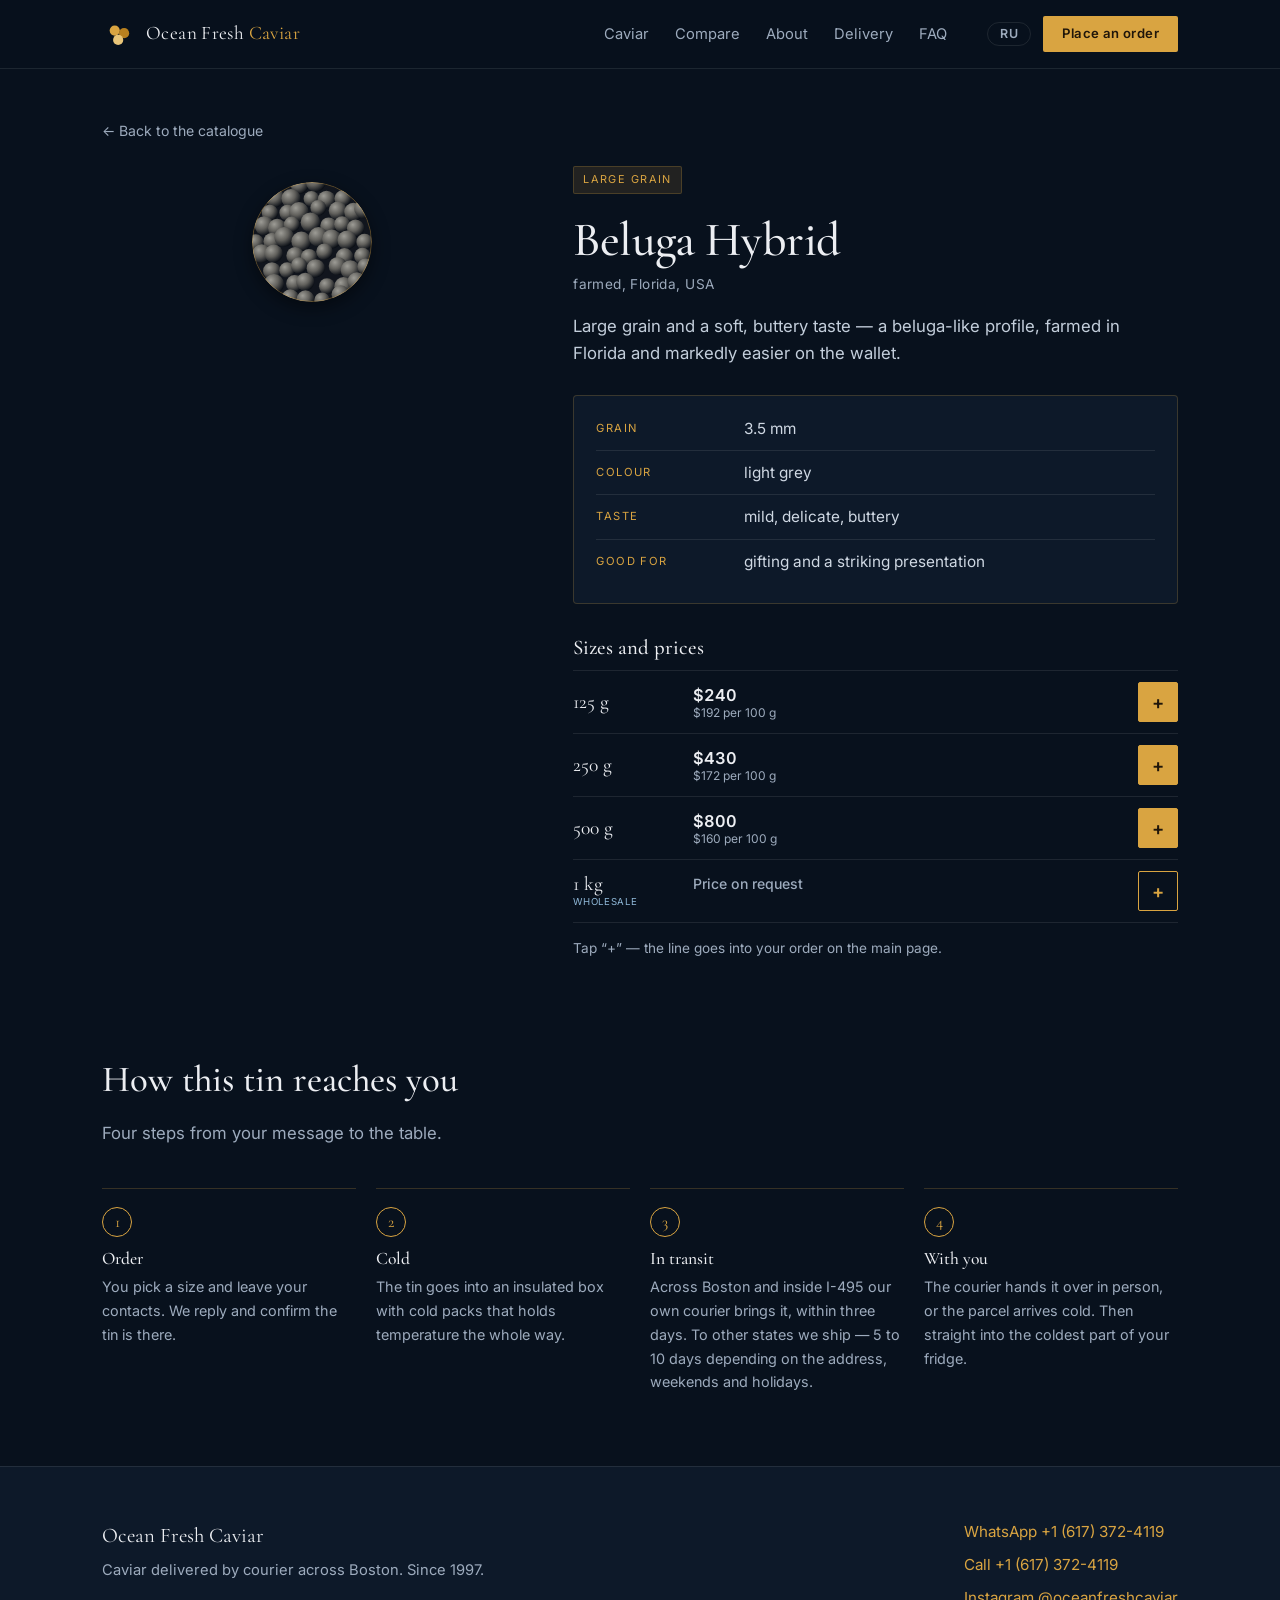
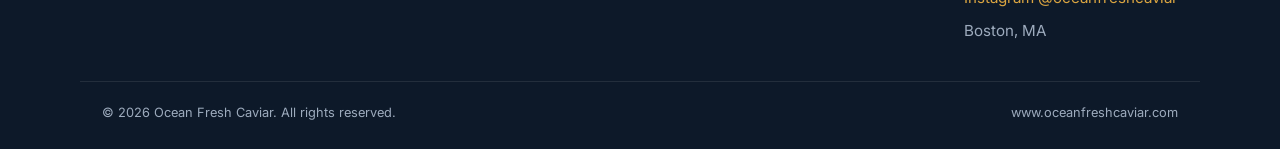
==== caviar/beluga-hybrid.html @ 4e94bb0c "Страницы позиций, банки в каталоге и отзывы У каждой позиции появилась своя страница caviar/<id>.htm" ====
<!DOCTYPE html>
<html lang="en">
<head>
<meta charset="utf-8">
<meta name="viewport" content="width=device-width, initial-scale=1">
<title>Beluga Hybrid caviar — Ocean Fresh Caviar</title>
<meta name="description" content="Large grain and a soft, buttery taste — a beluga-like profile, farmed in Florida and markedly easier on the wallet.">
<link rel="canonical" href="https://www.oceanfreshcaviar.com/caviar/beluga-hybrid.html">
<meta property="og:type" content="product">
<meta property="og:title" content="Beluga Hybrid — Ocean Fresh Caviar">
<meta property="og:description" content="Large grain and a soft, buttery taste — a beluga-like profile, farmed in Florida and markedly easier on the wallet.">
<meta property="og:url" content="https://www.oceanfreshcaviar.com/caviar/beluga-hybrid.html">
<meta property="og:image" content="https://www.oceanfreshcaviar.com/assets/img/tins/beluga-hybrid.jpg">
<link rel="icon" href="data:image/svg+xml,<svg xmlns='http://www.w3.org/2000/svg' viewBox='0 0 32 32'><circle cx='16' cy='16' r='14' fill='%230d1b2a'/><circle cx='12' cy='13' r='3.4' fill='%23d9a441'/><circle cx='20' cy='15' r='3.4' fill='%23c98f36'/><circle cx='15' cy='21' r='3.4' fill='%23e0b45c'/></svg>">
<link rel="preconnect" href="https://fonts.googleapis.com">
<link rel="preconnect" href="https://fonts.gstatic.com" crossorigin>
<link href="https://fonts.googleapis.com/css2?family=Cormorant+Garamond:wght@400;500;600&family=Inter:wght@400;500;600&display=swap" rel="stylesheet">
<link rel="stylesheet" href="../assets/css/styles.css">
</head>
<body class="product-page">

<header class="site-header">
  <div class="wrap header-inner">
    <a class="brand" href="../">
      <span class="brand-mark" aria-hidden="true">
        <svg viewBox="0 0 40 40" width="34" height="34"><circle cx="15" cy="16" r="6" fill="#d9a441"/><circle cx="26" cy="19" r="6" fill="#b8801f"/><circle cx="19" cy="27" r="6" fill="#e8c579"/></svg>
      </span>
      <span class="brand-text">Ocean Fresh<span> Caviar</span></span>
    </a>
    <nav class="nav">
      <a href="../#product" data-i18n="nav.product"></a>
      <a href="../#compare" data-i18n="nav.compare"></a>
      <a href="../#about" data-i18n="nav.about"></a>
      <a href="../#delivery" data-i18n="nav.delivery"></a>
      <a href="../#faq" data-i18n="nav.faq"></a>
    </nav>
    <div class="header-actions">
      <button id="langBtn" class="lang-btn" type="button" data-i18n="lang.other"></button>
      <a href="../#order" class="btn btn-gold btn-sm" data-i18n="nav.order"></a>
    </div>
  </div>
</header>

<main>
  <div class="wrap">
    <a class="back" href="../#product">← <span data-i18n="page.back"></span></a>
    <div id="productPage"></div>
    <div id="deliveryFlow"></div>
    <div id="reviews"></div>
  </div>
</main>

<footer class="site-footer">
  <div class="wrap footer-inner">
    <div>
      <p class="footer-brand">Ocean Fresh Caviar</p>
      <p class="footer-tagline" data-i18n="footer.tagline"></p>
    </div>
    <div id="footerContacts" class="footer-contacts"></div>
  </div>
  <div class="wrap footer-bottom">
    <span>© <span id="year"></span> Ocean Fresh Caviar. <span data-i18n="footer.rights"></span></span>
    <span>www.oceanfreshcaviar.com</span>
  </div>
</footer>

<script>window.PRODUCT_ID = "beluga-hybrid";</script>
<script src="../assets/js/config.js"></script>
<script src="../assets/js/i18n.js"></script>
<script src="../assets/js/product.js"></script>
</body>
</html>
---- assets/css/styles.css ----
:root{
  --ink:#08111d;
  --ink-2:#0d1929;
  --ink-3:#132234;
  --line:rgba(217,164,65,.22);
  --line-soft:rgba(255,255,255,.09);
  --gold:#d9a441;
  --gold-soft:#e8c579;
  --text:#eceef2;
  --muted:#9dabbd;
  --serif:"Cormorant Garamond",Georgia,serif;
  --sans:"Inter",system-ui,-apple-system,"Segoe UI",sans-serif;
  --wrap:1120px;
}
*{box-sizing:border-box}
[hidden]{display:none!important}
html{scroll-behavior:smooth}
body{
  margin:0;overflow-x:hidden;background:var(--ink);color:var(--text);
  font-family:var(--sans);font-size:16px;line-height:1.65;
  -webkit-font-smoothing:antialiased;
}
img{max-width:100%}
a{color:inherit}
h1,h2,h3{font-family:var(--serif);font-weight:500;line-height:1.15;margin:0 0 .5em}
h1{font-size:clamp(2.4rem,6vw,4.2rem);letter-spacing:-.01em}
h2{font-size:clamp(1.9rem,4vw,2.9rem)}
h3{font-size:1.25rem}
p{margin:0 0 1em}
.wrap{width:100%;max-width:var(--wrap);margin:0 auto;padding:0 22px}
.wrap-narrow{max-width:780px}
.eyebrow{
  font-size:.76rem;letter-spacing:.18em;text-transform:uppercase;
  color:var(--gold);font-weight:600;margin-bottom:1rem
}
.section{padding:clamp(56px,8vw,104px) 0}
.section-alt{background:var(--ink-2)}
.section-lead{color:var(--muted);max-width:62ch;font-size:1.05rem;margin-bottom:1rem}
.section-note{color:var(--gold);font-size:.85rem;max-width:70ch;margin-bottom:2rem}
.section-lead:last-of-type{margin-bottom:2.5rem}

/* ---------- notice ---------- */
.notice{
  background:#3a2c07;color:#f4d68a;border-bottom:1px solid #6b5313;
  font-size:.85rem;padding:9px 22px;text-align:center
}

/* ---------- header ---------- */
.site-header{
  position:sticky;top:0;z-index:40;
  background:rgba(8,17,29,.86);backdrop-filter:blur(10px);
  border-bottom:1px solid var(--line-soft)
}
.header-inner{display:flex;align-items:center;gap:20px;height:68px}
.brand{display:flex;align-items:center;gap:10px;text-decoration:none;font-family:var(--serif);font-size:1.2rem;letter-spacing:.02em}
.brand-mark{display:flex}
.brand-text span{color:var(--gold)}
.nav{display:flex;gap:26px;margin-left:auto;font-size:.92rem}
.nav a{text-decoration:none;color:var(--muted);transition:color .2s}
.nav a:hover{color:var(--text)}
.header-actions{display:flex;align-items:center;gap:12px;margin-left:20px}
.lang-btn{
  background:none;border:1px solid var(--line-soft);color:var(--muted);
  border-radius:999px;padding:5px 12px;font:600 .78rem/1 var(--sans);
  letter-spacing:.06em;cursor:pointer;transition:.2s
}
.lang-btn:hover{color:var(--text);border-color:var(--gold)}

/* ---------- buttons ---------- */
.btn{
  display:inline-flex;align-items:center;justify-content:center;
  padding:14px 28px;border-radius:2px;border:1px solid transparent;
  font:600 .9rem/1 var(--sans);letter-spacing:.03em;
  text-decoration:none;cursor:pointer;transition:.2s
}
.btn-sm{padding:10px 18px;font-size:.82rem}
.btn-gold{background:var(--gold);color:#20160a}
.btn-gold:hover{background:var(--gold-soft)}
.btn-ghost{border-color:var(--line);color:var(--text);background:transparent}
.btn-ghost:hover{border-color:var(--gold);color:var(--gold)}

/* ---------- about ---------- */
.about-inner{display:grid;gap:44px;grid-template-columns:1.4fr 1fr;align-items:start}
.about-text p{color:#c3cedb}
.about-text p:last-child{margin-bottom:0}
.facts{list-style:none;margin:0;padding:0;display:grid;gap:20px}
.facts li{border-left:2px solid var(--gold);padding-left:16px}
.facts strong{
  display:block;font-family:var(--serif);font-size:1.45rem;font-weight:500;
  line-height:1.1;margin-bottom:5px
}
.facts span{color:var(--muted);font-size:.9rem;line-height:1.5}

/* ---------- steps ---------- */
.steps{list-style:none;display:grid;gap:26px;padding:0;margin:0;grid-template-columns:repeat(auto-fit,minmax(min(240px,100%),1fr))}
.steps li{border-top:1px solid var(--line);padding-top:20px}
.step-n{
  display:inline-flex;align-items:center;justify-content:center;
  width:32px;height:32px;border-radius:50%;border:1px solid var(--gold);
  color:var(--gold);font-family:var(--serif);font-size:1.05rem;margin-bottom:14px
}
.steps p{color:var(--muted);font-size:.95rem;margin:0}

/* ---------- season ---------- */
.season{
  display:flex;gap:28px;align-items:center;justify-content:space-between;
  border:1px solid var(--line);border-left:3px solid var(--gold);border-radius:4px;
  background:linear-gradient(90deg,rgba(217,164,65,.09),rgba(217,164,65,.02));
  padding:22px 26px;margin:0 0 1.6rem
}
.season h3{font-size:1.3rem;margin-bottom:.35em}
.season p{color:#c3cedb;font-size:.95rem;margin:0 0 .6em;max-width:72ch}
.season-pre{color:var(--gold)!important;margin-bottom:0!important}
.season-count{
  flex:0 0 auto;text-align:center;border-left:1px solid var(--line);
  padding-left:26px;min-width:140px
}
.season-count strong{
  display:block;font-family:var(--serif);font-size:3rem;line-height:1;
  color:var(--gold);font-weight:500
}
.season-count span{
  display:block;font-size:.74rem;letter-spacing:.12em;text-transform:uppercase;
  color:var(--muted);margin-top:6px
}
.season.is-over .season-count strong{display:none}
.size-left{
  display:block;font-style:normal;font-size:.72rem;letter-spacing:.06em;
  color:#7fcf9a;margin-top:2px
}
.size-left.is-out{color:#e08b73}

/* ---------- product ---------- */
.tin-photo{
  display:none;margin:-6px 0 18px;border-radius:3px;overflow:hidden;
  background:#0a0e15;aspect-ratio:1/1
}
.tin-photo.is-on{display:block}
.tin-photo img{width:100%;height:100%;object-fit:cover;display:block;transition:transform .4s}
.tin-photo:hover img{transform:scale(1.03)}
.card h3 a{text-decoration:none}
.card h3 a:hover{color:var(--gold)}
.card-more{
  display:inline-block;margin-top:14px;color:var(--gold);font-size:.85rem;
  text-decoration:none;letter-spacing:.02em
}
.card-more:hover{text-decoration:underline}
.cat + .cat{margin-top:clamp(38px,5vw,60px)}
.cat-head{
  display:flex;flex-wrap:wrap;align-items:baseline;gap:8px 16px;
  padding-bottom:12px;margin-bottom:22px;border-bottom:1px solid var(--line)
}
.cat-head h3{
  font-size:clamp(1.4rem,2.4vw,1.9rem);margin:0;
  letter-spacing:.01em
}
.cat-head p{color:var(--muted);font-size:.9rem;margin:0}
.cat-soon{
  color:var(--muted);font-size:.95rem;margin:0;
  border-left:2px solid var(--gold);padding-left:16px;max-width:62ch
}
#product{padding-top:clamp(40px,5vw,68px)}
.cards{display:grid;gap:22px;grid-template-columns:repeat(auto-fit,minmax(min(310px,100%),1fr))}
.card{
  background:var(--ink);border:1px solid var(--line-soft);border-radius:4px;
  padding:26px 24px;display:flex;flex-direction:column;transition:border-color .25s
}
.card:hover{border-color:var(--line)}
.card-top{display:flex;gap:16px;align-items:flex-start;margin-bottom:1.1em}
.avatar-wrap{
  position:relative;flex:0 0 84px;width:84px;height:84px;
  border-radius:50%;overflow:hidden;
  box-shadow:0 6px 18px rgba(0,0,0,.45)
}
.avatar-wrap::after{
  content:"";position:absolute;inset:0;border-radius:50%;
  border:1px solid rgba(217,164,65,.35);pointer-events:none;z-index:2
}
.avatar{width:100%;height:100%;display:block;border-radius:50%}
.avatar-img{
  position:absolute;inset:0;width:100%;height:100%;
  object-fit:cover;border-radius:50%;z-index:1;
  opacity:0;transition:opacity .25s;font-size:0
}
.avatar-img.is-on{opacity:1}
.card-id{min-width:0}
.card-grain{
  color:var(--muted);font-size:.78rem;margin:.5em 0 0;
  letter-spacing:.04em
}
.card h3{font-size:1.5rem;margin-bottom:.1em}
.card-origin{color:var(--muted);font-size:.85rem;letter-spacing:.03em;margin:0}
.card-desc{color:#b9c5d3;font-size:.93rem;margin-bottom:1.4em}
.tag{
  display:inline-block;font-size:.68rem;letter-spacing:.13em;text-transform:uppercase;
  padding:4px 9px;border-radius:2px;margin-bottom:12px;width:fit-content
}
.tag-in{background:rgba(96,180,120,.14);color:#7fcf9a;border:1px solid rgba(96,180,120,.3)}
.tag-pre{background:rgba(217,164,65,.12);color:var(--gold);border:1px solid var(--line)}
.sizes{list-style:none;margin:auto 0 0;padding:0;border-top:1px solid var(--line-soft)}
.size-row{
  display:flex;align-items:center;gap:14px;
  padding:11px 0;border-bottom:1px solid var(--line-soft)
}
.size-row.is-added{background:rgba(217,164,65,.05)}
.size-g{
  flex:0 0 106px;font-family:var(--serif);font-size:1.22rem;line-height:1.1;
  display:flex;flex-direction:column
}
.size-sub{
  font:400 .68rem/1.35 var(--sans);color:var(--muted);
  font-style:normal;margin-top:3px
}
.size-pre{
  font:400 .6rem/1.35 var(--sans);letter-spacing:.07em;text-transform:uppercase;
  color:var(--gold);font-style:normal
}
.size-money{flex:1;display:flex;flex-direction:column;line-height:1.25}
.size-price{font-weight:600;font-size:1.02rem;font-variant-numeric:tabular-nums}
.size-ask{font-weight:500;font-size:.88rem;color:var(--muted)}
.size-money small{color:var(--muted);font-size:.75rem}
.size-btn{
  flex:0 0 40px;height:40px;border-radius:2px;cursor:pointer;
  background:var(--gold);border:1px solid var(--gold);color:#20160a;
  font:600 1.15rem/1 var(--sans);transition:.2s
}
.size-btn:hover{background:var(--gold-soft);border-color:var(--gold-soft)}
.size-wholesale{color:#8fb8d8}
.size-btn.is-pre{background:transparent;color:var(--gold)}
.size-btn.is-pre:hover{background:rgba(217,164,65,.14)}
.size-btn.is-on{background:var(--gold);color:#20160a;font-size:1rem}

/* ---------- compare ---------- */
.table-wrap{overflow-x:auto;-webkit-overflow-scrolling:touch}
.compare{width:100%;border-collapse:collapse;font-size:.92rem;min-width:720px}
.compare th,.compare td{text-align:left;padding:14px 16px;vertical-align:middle}
.compare thead th{
  font:600 .7rem/1.2 var(--sans);letter-spacing:.13em;text-transform:uppercase;
  color:var(--gold);border-bottom:1px solid var(--line);white-space:nowrap
}
.compare tbody tr{border-bottom:1px solid var(--line-soft)}
.compare tbody tr:hover{background:rgba(217,164,65,.04)}
.cmp-cat th{
  font-family:var(--serif);font-size:1.15rem;color:var(--text);font-weight:500;
  padding:26px 16px 8px;border-bottom:1px solid var(--line)
}
.cmp-kind{display:flex;align-items:center;gap:12px}
.cmp-kind .avatar-wrap{flex:0 0 42px;width:42px;height:42px;box-shadow:none}
.cmp-kind span{display:flex;flex-direction:column;line-height:1.25}
.cmp-kind small{color:var(--muted);font-size:.76rem}
.cmp-num{white-space:nowrap;font-variant-numeric:tabular-nums}
.cmp-num small{color:var(--muted);font-size:.72rem}
.compare td{color:#c3cedb}

@media (max-width:760px){
  .compare{min-width:0}
  .compare thead{display:none}
  .compare tbody tr{display:block;padding:14px 0}
  .cmp-cat th{padding:20px 0 6px}
  .compare tbody td{
    display:flex;gap:14px;justify-content:space-between;align-items:baseline;
    padding:5px 0;text-align:right
  }
  .compare tbody td::before{
    content:attr(data-l);flex:0 0 auto;text-align:left;
    font:600 .68rem/1.4 var(--sans);letter-spacing:.1em;text-transform:uppercase;
    color:var(--gold)
  }
  .compare tbody td:first-child{text-align:left}
  .compare tbody td:first-child::before{display:none}
}

/* ---------- cold block ---------- */
.cold{background:linear-gradient(180deg,var(--ink-2),var(--ink-3));border-top:1px solid var(--line);border-bottom:1px solid var(--line)}
.cold-inner{display:grid;gap:44px;grid-template-columns:1.55fr 1fr;align-items:start}
.cold-text p{color:#c3cedb}
.cold-strong{
  border-left:2px solid var(--gold);padding-left:16px;
  color:var(--text)!important;font-size:1.08rem
}
.cold-facts{margin:0;padding:26px;border:1px solid var(--line);border-radius:4px;background:rgba(8,17,29,.5)}
.cold-facts>div+div{margin-top:18px;padding-top:18px;border-top:1px solid var(--line-soft)}
.cold-facts dt{font-size:.72rem;letter-spacing:.14em;text-transform:uppercase;color:var(--gold);margin-bottom:6px}
.cold-facts dd{margin:0;font-size:.95rem;color:#cfd8e3}

/* ---------- order form ---------- */
.order-wrap{max-width:860px}
.order-form{margin-top:1rem}
.cart{border:1px solid var(--line);border-radius:4px;padding:22px;margin-bottom:26px;background:var(--ink-2)}
.cart h3{font-size:1.05rem;font-family:var(--sans);font-weight:600;letter-spacing:.02em;margin-bottom:14px}
.cart-empty{color:var(--muted);font-size:.92rem;margin:0}
.cart-row{display:flex;align-items:center;gap:14px;padding:11px 0;border-top:1px solid var(--line-soft)}
.cart-row:first-child{border-top:0}
.cart-name{flex:1;font-size:.95rem}
.cart-name small{display:block;color:var(--muted);font-size:.8rem}
.qty{display:flex;align-items:center;gap:2px}
.qty button{
  width:30px;height:30px;background:transparent;border:1px solid var(--line-soft);
  color:var(--text);cursor:pointer;font-size:1rem;line-height:1;border-radius:2px
}
.qty button:hover{border-color:var(--gold);color:var(--gold)}
.qty span{min-width:30px;text-align:center;font-variant-numeric:tabular-nums}
.cart-sum{min-width:78px;text-align:right;font-weight:600;font-variant-numeric:tabular-nums}
.cart-total{
  display:flex;justify-content:space-between;align-items:center;
  margin-top:16px;padding-top:14px;border-top:1px solid var(--line);
  font-size:1.05rem
}
.cart-total strong{color:var(--gold);font-size:1.25rem}
.grid-2{display:grid;gap:16px;grid-template-columns:1fr 1fr}
.field{display:flex;flex-direction:column;gap:7px;font-size:.86rem;color:var(--muted);border:0;padding:0;margin:0 0 16px}
.grid-2 .field{margin:0}
.field-wide{grid-column:1/-1}
.field legend{padding:0;margin-bottom:10px;font-size:.86rem;color:var(--muted)}
input,select,textarea{
  width:100%;background:var(--ink-2);border:1px solid var(--line-soft);
  border-radius:2px;padding:12px 13px;color:var(--text);
  font:400 .95rem/1.4 var(--sans);transition:border-color .2s
}
input:focus,select:focus,textarea:focus{outline:none;border-color:var(--gold)}
textarea{resize:vertical}
.radio{display:flex;align-items:center;gap:10px;color:var(--text);font-size:.95rem;margin-bottom:9px;cursor:pointer}
.radio input{width:auto;accent-color:var(--gold)}
.form-actions{display:flex;flex-wrap:wrap;gap:14px;margin-top:24px}
.form-error{color:#f0876f;font-size:.9rem;margin:14px 0 0}
.privacy{font-size:.82rem;color:var(--muted);margin-top:16px}
.alt-contacts{font-size:.9rem;color:var(--muted);margin-top:4px}
.alt-contacts a{color:var(--gold);text-decoration:none;margin-right:14px}
.alt-contacts a:hover{text-decoration:underline}

/* ---------- faq ---------- */
.faq details{border-bottom:1px solid var(--line-soft);padding:18px 0}
.faq summary{cursor:pointer;font-size:1.05rem;list-style:none;display:flex;justify-content:space-between;gap:16px}
.faq summary::-webkit-details-marker{display:none}
.faq summary::after{content:"+";color:var(--gold);font-size:1.3rem;line-height:1}
.faq details[open] summary::after{content:"–"}
.faq p{color:var(--muted);margin:12px 0 0;max-width:70ch}

/* ---------- страница позиции ---------- */
.product-page main{padding:clamp(28px,4vw,48px) 0 clamp(40px,6vw,72px)}
.back{
  display:inline-block;color:var(--muted);text-decoration:none;font-size:.88rem;
  margin-bottom:22px
}
.back:hover{color:var(--gold)}
.pdp{display:grid;gap:clamp(26px,4vw,52px);grid-template-columns:minmax(0,420px) 1fr;align-items:start}
.pdp-visual{position:sticky;top:92px}
.pdp-tin{
  display:none;border-radius:4px;overflow:hidden;background:#080c12;
  border:1px solid var(--line-soft);aspect-ratio:1/1
}
.pdp-tin.is-on{display:block}
.pdp-tin img{width:100%;height:100%;object-fit:cover;display:block}
.pdp-grain{margin:18px auto 0;display:block;flex:0 0 120px;width:120px;height:120px}
.pdp-body h1{font-size:clamp(2rem,4vw,3rem);margin:.15em 0 .1em}
.pdp-desc{color:#c3cedb;font-size:1.05rem;max-width:64ch;margin:1em 0 1.6em}
.pdp-facts{
  margin:0 0 2rem;padding:20px 22px;border:1px solid var(--line);border-radius:4px;
  background:var(--ink-2)
}
.pdp-facts>div{display:flex;gap:18px;padding:9px 0;border-top:1px solid var(--line-soft)}
.pdp-facts>div:first-child{border-top:0;padding-top:0}
.pdp-facts dt{
  flex:0 0 130px;font-size:.7rem;letter-spacing:.13em;text-transform:uppercase;
  color:var(--gold);padding-top:3px
}
.pdp-facts dd{margin:0;color:#cfd8e3;font-size:.96rem}
.pdp-h{font-size:1.3rem;margin:0 0 .5em}
.pdp-note{color:var(--muted);font-size:.85rem;margin-top:14px}
.pdp .size-btn{
  display:flex;align-items:center;justify-content:center;text-decoration:none;
  flex:0 0 40px;height:40px
}

/* ---------- путь заказа ---------- */
.flow{margin-top:clamp(46px,7vw,86px)}
.flow h2{font-size:clamp(1.7rem,3vw,2.3rem)}
.flow-list{
  list-style:none;margin:0;padding:0;display:grid;gap:20px;
  grid-template-columns:repeat(auto-fit,minmax(min(220px,100%),1fr))
}
.flow-list li{
  border-top:1px solid var(--line);padding-top:18px;
  opacity:0;transform:translateY(14px);transition:opacity .5s,transform .5s
}
.flow-list li.in{opacity:1;transform:none}
.flow-n{
  display:inline-flex;align-items:center;justify-content:center;width:30px;height:30px;
  border-radius:50%;border:1px solid var(--gold);color:var(--gold);
  font-family:var(--serif);margin-bottom:12px
}
.flow-list h3{font-size:1.1rem;margin-bottom:.35em}
.flow-list p{color:var(--muted);font-size:.9rem;margin:0}

/* ---------- отзывы ---------- */
.reviews{margin-top:clamp(46px,7vw,86px)}
.reviews h2{font-size:clamp(1.7rem,3vw,2.3rem)}
.review-grid{display:grid;gap:20px;grid-template-columns:repeat(auto-fit,minmax(min(260px,100%),1fr))}
.review{
  margin:0;background:var(--ink-2);border:1px solid var(--line-soft);border-radius:4px;
  overflow:hidden;display:flex;flex-direction:column
}
.review img{width:100%;aspect-ratio:4/3;object-fit:cover;display:block}
.review figcaption{padding:18px 20px}
.review p{color:#c3cedb;font-size:.95rem;margin:0 0 .8em}
.review span{color:var(--muted);font-size:.82rem}

@media (max-width:820px){
  .pdp{grid-template-columns:1fr}
  .pdp-visual{position:static;max-width:420px}
}

/* ---------- footer ---------- */
.site-footer{background:var(--ink-2);border-top:1px solid var(--line-soft);padding:52px 0 26px}
.footer-inner{display:flex;flex-wrap:wrap;gap:30px;justify-content:space-between}
.footer-brand{font-family:var(--serif);font-size:1.3rem;margin:0 0 .2em}
.footer-tagline{color:var(--muted);font-size:.92rem;margin:0}
.footer-contacts{display:flex;flex-direction:column;gap:8px;font-size:.95rem}
.footer-contacts a{color:var(--gold);text-decoration:none}
.footer-contacts a:hover{text-decoration:underline}
.footer-bottom{
  display:flex;flex-wrap:wrap;gap:12px;justify-content:space-between;
  margin-top:38px;padding-top:20px;border-top:1px solid var(--line-soft);
  font-size:.8rem;color:var(--muted)
}

/* ---------- mobile ---------- */
.mobile-cta{display:none}
@media (max-width:860px){
  .cold-inner,.about-inner{grid-template-columns:1fr}
  .nav{display:none}
  .header-actions{margin-left:auto}
}
@media (max-width:640px){
  .grid-2{grid-template-columns:1fr}
  .card{padding:22px 18px}
  .avatar-wrap{flex:0 0 66px;width:66px;height:66px}
  .size-g{flex:0 0 92px}
  .cart,.cold-facts{padding:18px}
  .season{flex-direction:column;align-items:flex-start;gap:16px;padding:20px}
  .season-count{border-left:0;padding-left:0;text-align:left;display:flex;align-items:baseline;gap:10px}
  .season-count strong{font-size:2.1rem}
  .season-count span{margin-top:0}
  .cart-total{flex-direction:column;align-items:flex-start;gap:4px}
  .cart-total strong{font-size:1.1rem}
  .header-actions .btn{display:none}
  .mobile-cta{
    display:flex;position:fixed;left:16px;right:16px;bottom:16px;z-index:50;
    box-shadow:0 10px 30px rgba(0,0,0,.45)
  }
  body{padding-bottom:74px}
  .form-actions .btn{width:100%}
}
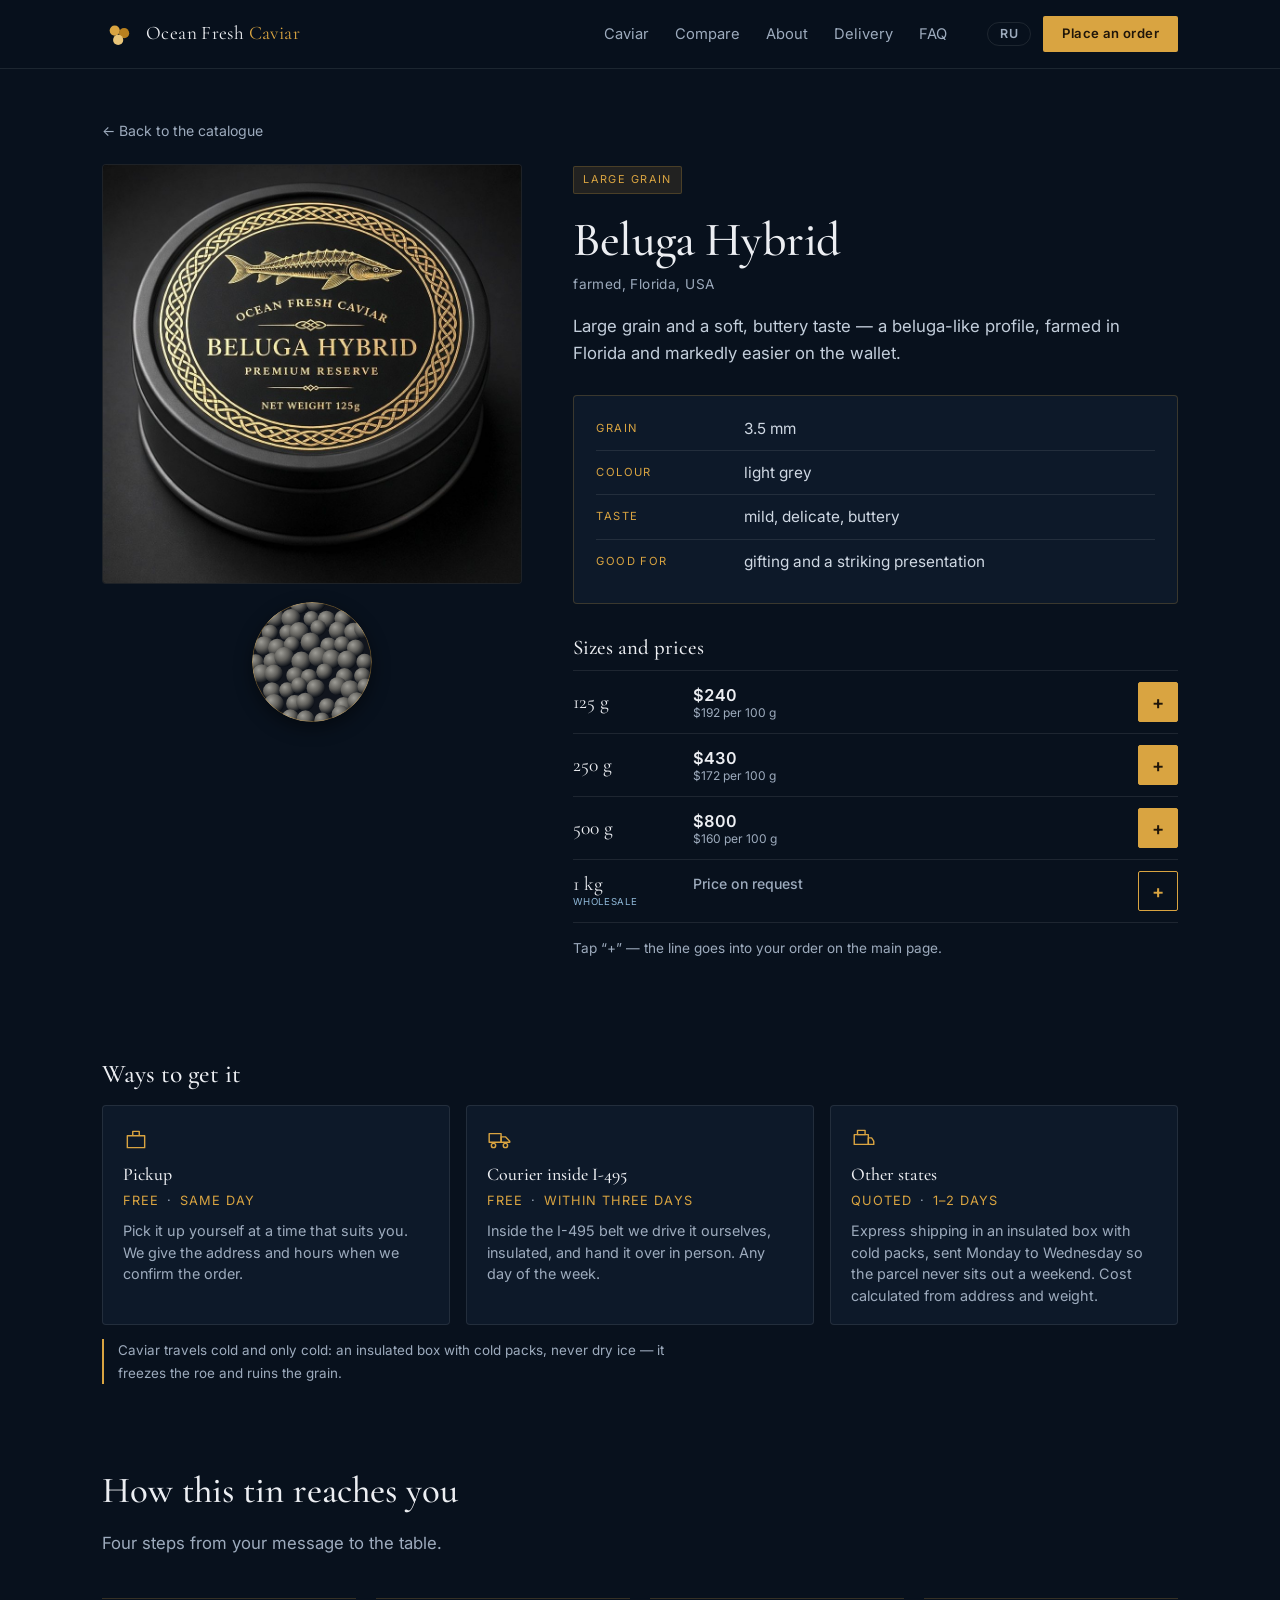
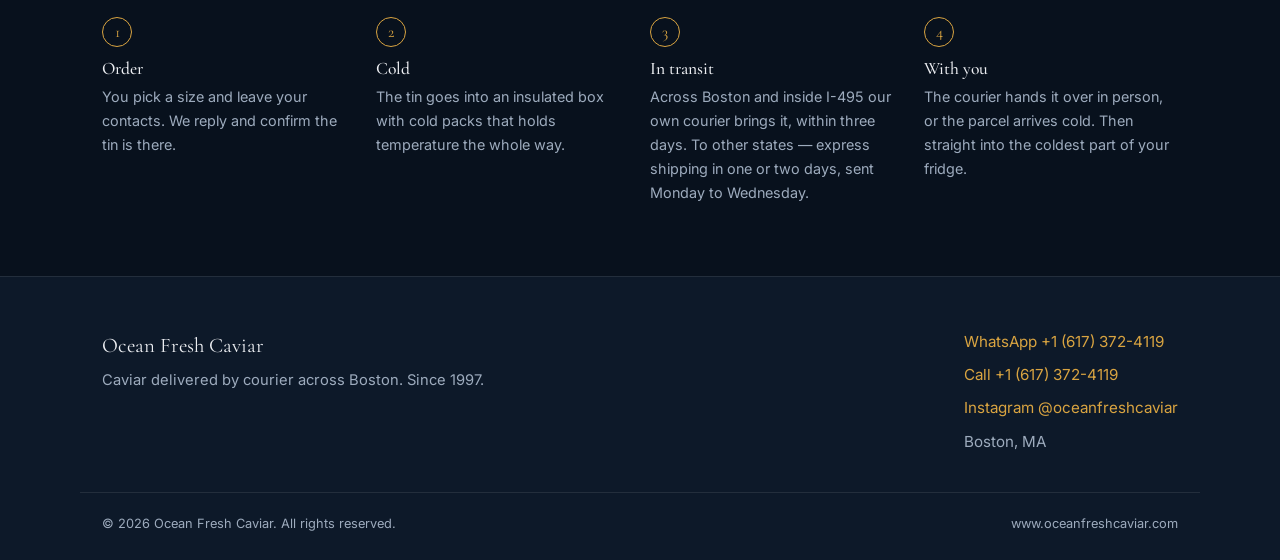
==== commit 191a6a80: "Способы получения отдельным блоком Самовывоз, курьер по I-495 и отправка в другие штаты показаны тре" ====
--- a/caviar/beluga-hybrid.html
+++ b/caviar/beluga-hybrid.html
@@ -45,6 +45,7 @@
   <div class="wrap">
     <a class="back" href="../#product">← <span data-i18n="page.back"></span></a>
     <div id="productPage"></div>
+    <div id="shippingBox"></div>
     <div id="deliveryFlow"></div>
     <div id="reviews"></div>
   </div>
@@ -67,6 +68,7 @@
 <script>window.PRODUCT_ID = "beluga-hybrid";</script>
 <script src="../assets/js/config.js"></script>
 <script src="../assets/js/i18n.js"></script>
+<script src="../assets/js/shipping.js"></script>
 <script src="../assets/js/product.js"></script>
 </body>
 </html>
--- a/assets/css/styles.css
+++ b/assets/css/styles.css
@@ -132,11 +132,14 @@
 
 /* ---------- product ---------- */
 .tin-photo{
-  display:none;margin:-6px 0 18px;border-radius:3px;overflow:hidden;
+  display:block;margin:-6px 0 18px;border-radius:3px;overflow:hidden;
   background:#0a0e15;aspect-ratio:1/1
 }
-.tin-photo.is-on{display:block}
-.tin-photo img{width:100%;height:100%;object-fit:cover;display:block;transition:transform .4s}
+.tin-photo img{
+  width:100%;height:100%;object-fit:cover;display:block;
+  opacity:0;transition:opacity .3s,transform .4s
+}
+.tin-photo img.is-on{opacity:1}
 .tin-photo:hover img{transform:scale(1.03)}
 .card h3 a{text-decoration:none}
 .card h3 a:hover{color:var(--gold)}
@@ -283,6 +286,29 @@
 .cold-facts dt{font-size:.72rem;letter-spacing:.14em;text-transform:uppercase;color:var(--gold);margin-bottom:6px}
 .cold-facts dd{margin:0;font-size:.95rem;color:#cfd8e3}
 
+/* ---------- способы доставки ---------- */
+.ship{margin:0 0 2.2rem}
+.ship h2{font-size:clamp(1.3rem,2.2vw,1.6rem);margin-bottom:1rem}
+.ship-grid{display:grid;gap:16px;grid-template-columns:repeat(auto-fit,minmax(min(230px,100%),1fr))}
+.ship-card{
+  border:1px solid var(--line-soft);border-radius:4px;padding:20px 20px 18px;
+  background:var(--ink-2);transition:border-color .25s
+}
+.ship-card:hover{border-color:var(--line)}
+.ship-ico{width:26px;height:26px;color:var(--gold);margin-bottom:12px;display:block}
+.ship-card h3{font-size:1.12rem;margin-bottom:.3em}
+.ship-meta{
+  display:flex;gap:8px;align-items:baseline;margin:0 0 .7em;
+  font-size:.8rem;letter-spacing:.08em;text-transform:uppercase;color:var(--gold)
+}
+.ship-meta i{color:var(--muted);font-style:normal}
+.ship-text{color:var(--muted);font-size:.9rem;margin:0;line-height:1.5}
+.ship-note{
+  color:var(--muted);font-size:.84rem;margin:14px 0 0;
+  border-left:2px solid var(--gold);padding-left:14px;max-width:74ch
+}
+.product-page .ship{margin-top:clamp(46px,7vw,86px)}
+
 /* ---------- order form ---------- */
 .order-wrap{max-width:860px}
 .order-form{margin-top:1rem}
@@ -346,11 +372,14 @@
 .pdp{display:grid;gap:clamp(26px,4vw,52px);grid-template-columns:minmax(0,420px) 1fr;align-items:start}
 .pdp-visual{position:sticky;top:92px}
 .pdp-tin{
-  display:none;border-radius:4px;overflow:hidden;background:#080c12;
+  display:block;border-radius:4px;overflow:hidden;background:#080c12;
   border:1px solid var(--line-soft);aspect-ratio:1/1
 }
-.pdp-tin.is-on{display:block}
-.pdp-tin img{width:100%;height:100%;object-fit:cover;display:block}
+.pdp-tin img{
+  width:100%;height:100%;object-fit:cover;display:block;
+  opacity:0;transition:opacity .3s
+}
+.pdp-tin img.is-on{opacity:1}
 .pdp-grain{margin:18px auto 0;display:block;flex:0 0 120px;width:120px;height:120px}
 .pdp-body h1{font-size:clamp(2rem,4vw,3rem);margin:.15em 0 .1em}
 .pdp-desc{color:#c3cedb;font-size:1.05rem;max-width:64ch;margin:1em 0 1.6em}
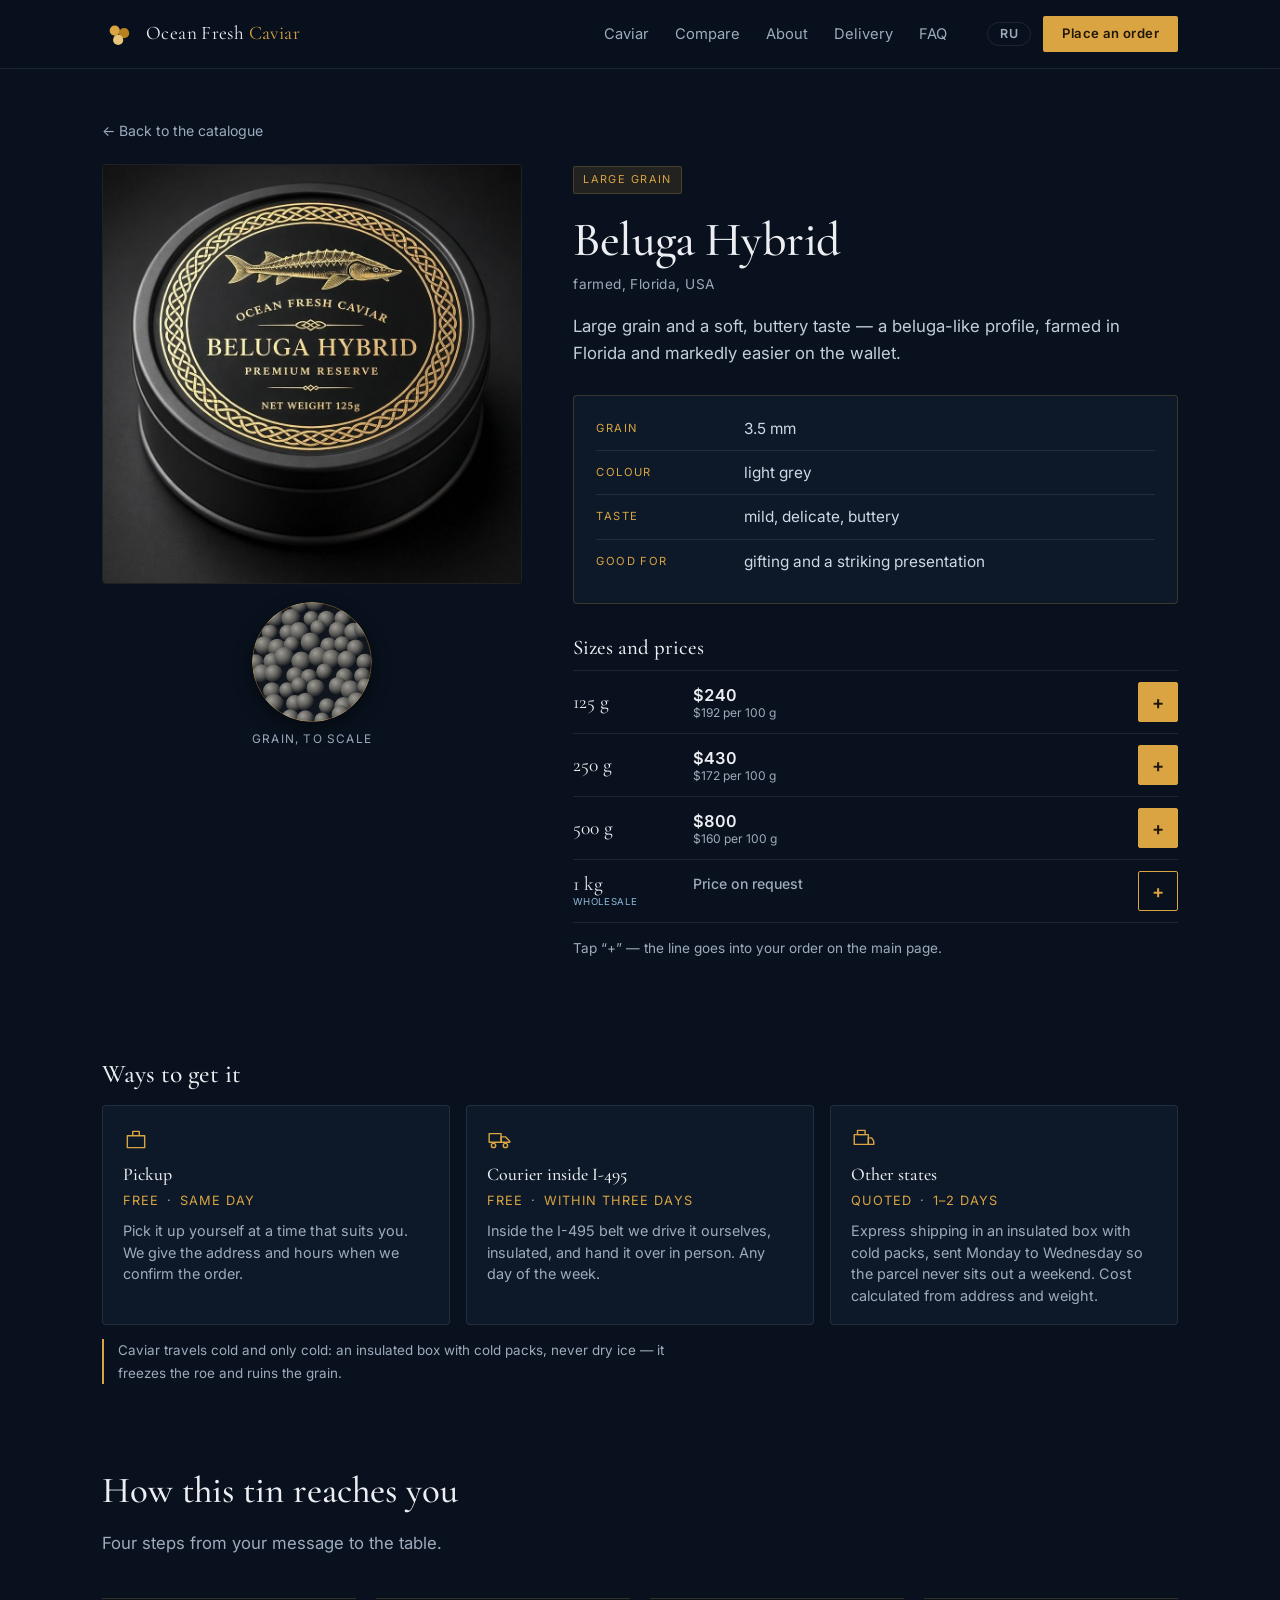
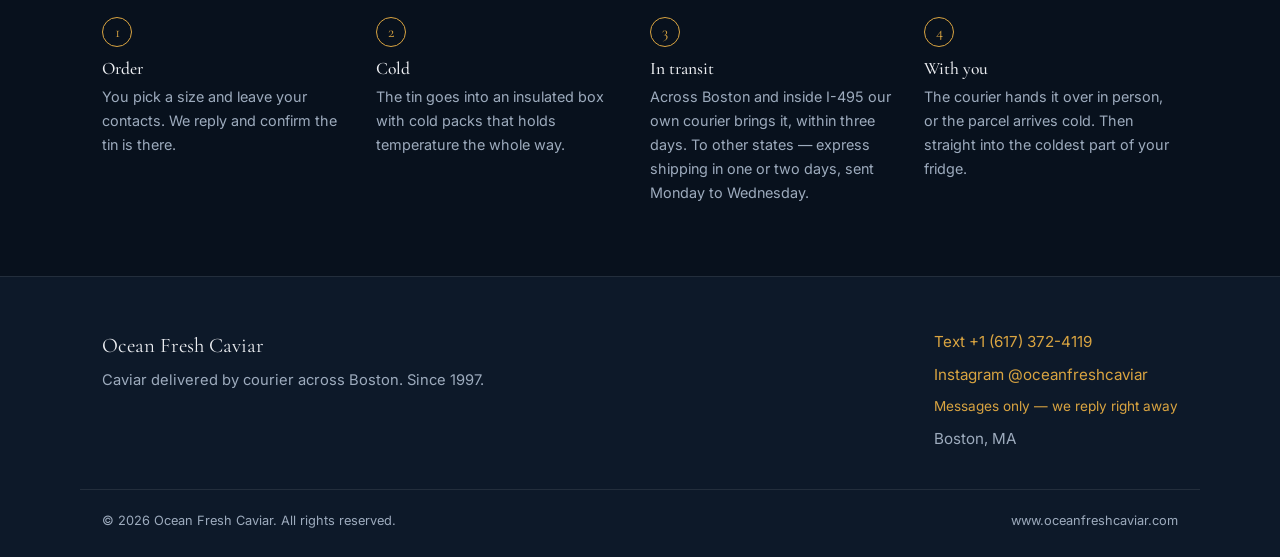
==== commit cd9ba758: "Чат-бот: приём заказа прямо в переписке Cloudflare Worker принимает вебхук Crisp, отвечает через Cla" ====
--- a/caviar/beluga-hybrid.html
+++ b/caviar/beluga-hybrid.html
@@ -70,5 +70,6 @@
 <script src="../assets/js/i18n.js"></script>
 <script src="../assets/js/shipping.js"></script>
 <script src="../assets/js/product.js"></script>
+<script src="../assets/js/chat.js"></script>
 </body>
 </html>
--- a/assets/css/styles.css
+++ b/assets/css/styles.css
@@ -381,6 +381,10 @@
 }
 .pdp-tin img.is-on{opacity:1}
 .pdp-grain{margin:18px auto 0;display:block;flex:0 0 120px;width:120px;height:120px}
+.pdp-grain-cap{
+  text-align:center;color:var(--muted);font-size:.74rem;margin:8px 0 0;
+  letter-spacing:.1em;text-transform:uppercase
+}
 .pdp-body h1{font-size:clamp(2rem,4vw,3rem);margin:.15em 0 .1em}
 .pdp-desc{color:#c3cedb;font-size:1.05rem;max-width:64ch;margin:1em 0 1.6em}
 .pdp-facts{
@@ -447,6 +451,7 @@
 .footer-contacts{display:flex;flex-direction:column;gap:8px;font-size:.95rem}
 .footer-contacts a{color:var(--gold);text-decoration:none}
 .footer-contacts a:hover{text-decoration:underline}
+.text-only{color:var(--gold);font-size:.85rem}
 .footer-bottom{
   display:flex;flex-wrap:wrap;gap:12px;justify-content:space-between;
   margin-top:38px;padding-top:20px;border-top:1px solid var(--line-soft);
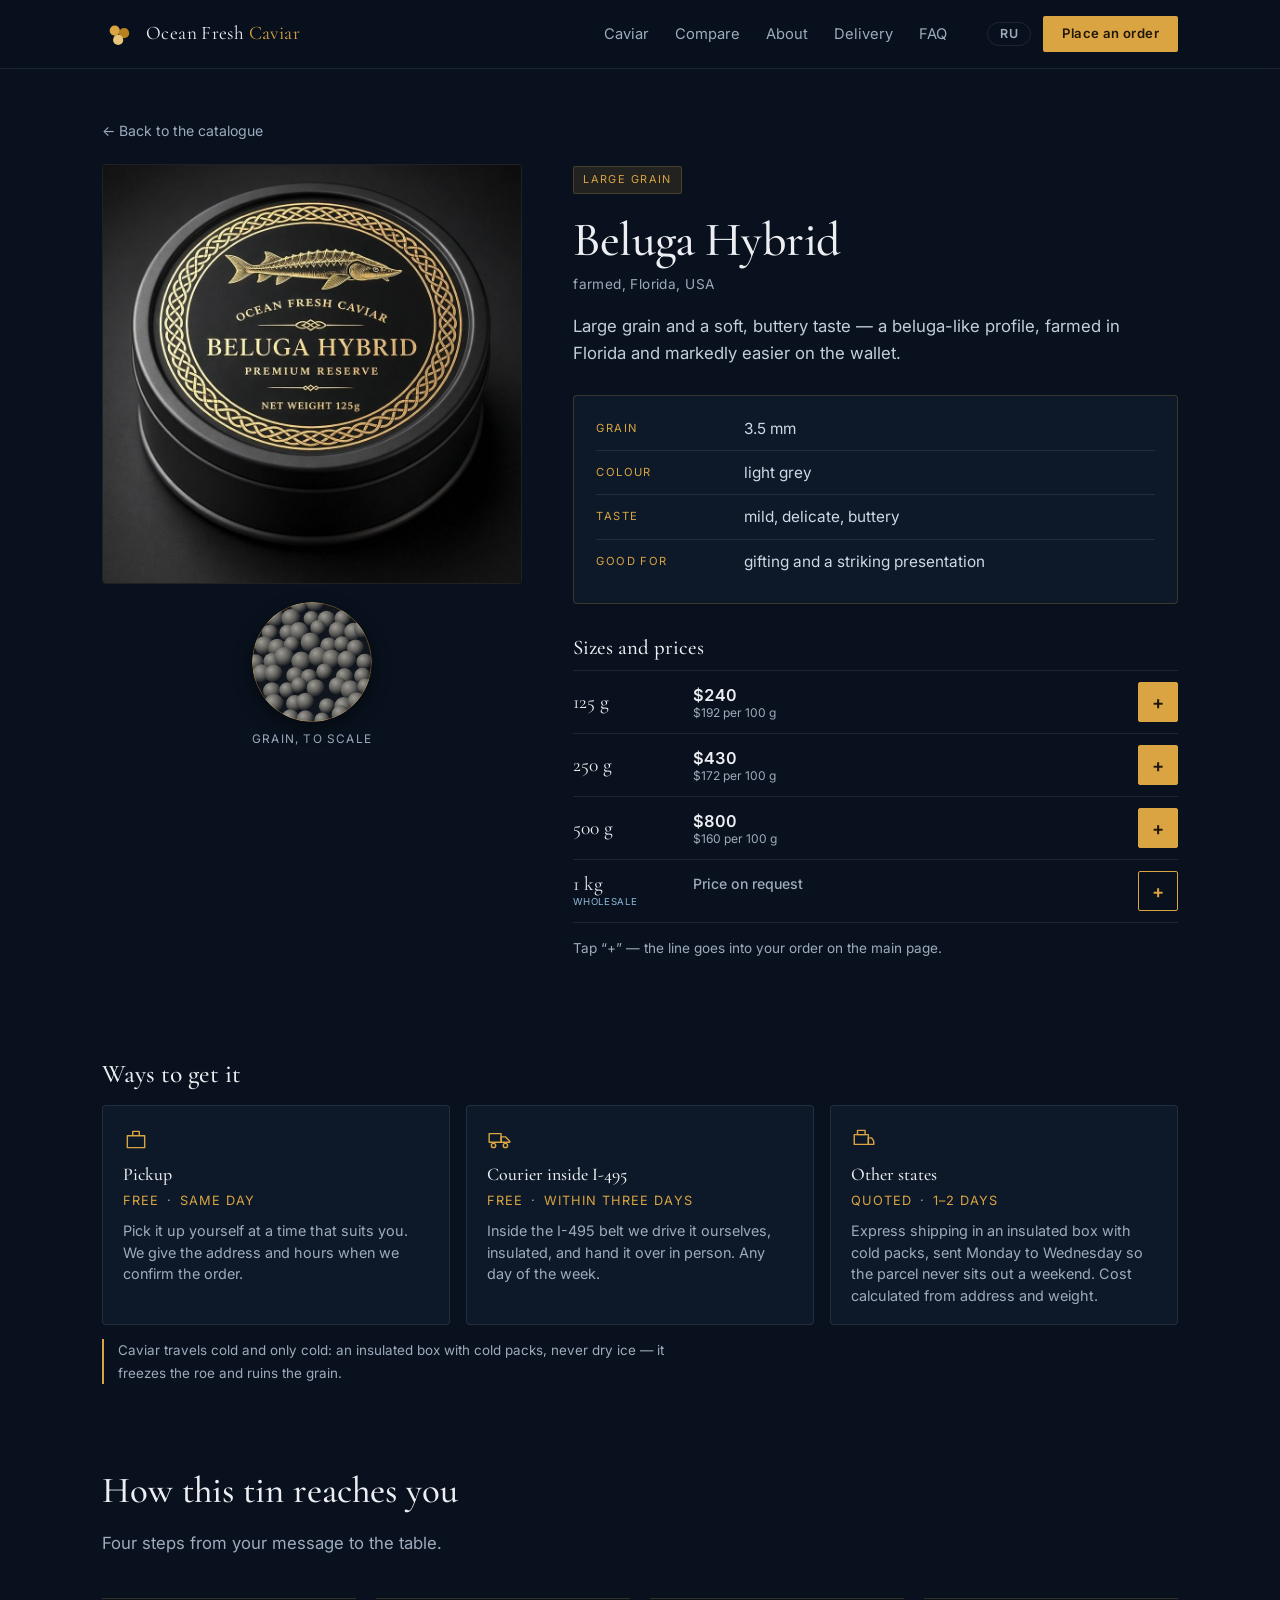
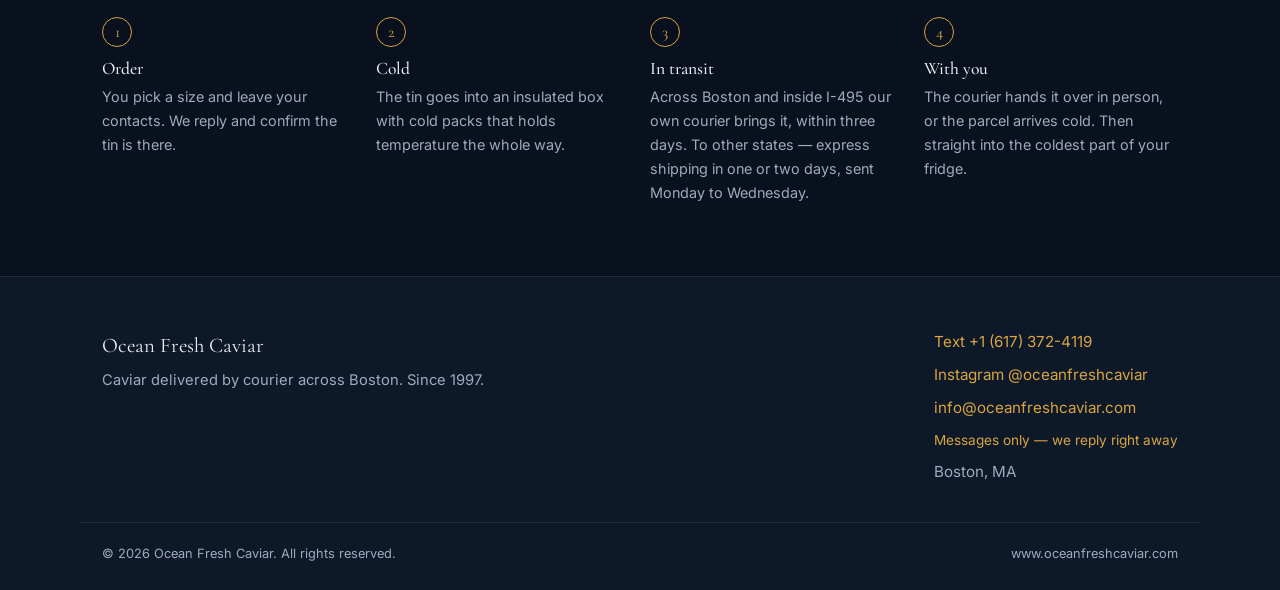
==== commit f8e36cfd: "Say where a cart came from, so ads can be measured Notifications named what was in the cart but not " ====
--- a/caviar/beluga-hybrid.html
+++ b/caviar/beluga-hybrid.html
@@ -16,6 +16,60 @@
 <link rel="preconnect" href="https://fonts.gstatic.com" crossorigin>
 <link href="https://fonts.googleapis.com/css2?family=Cormorant+Garamond:wght@400;500;600&family=Inter:wght@400;500;600&display=swap" rel="stylesheet">
 <link rel="stylesheet" href="../assets/css/styles.css">
+<script type="application/ld+json">
+{
+  "@context": "https://schema.org",
+  "@type": "Product",
+  "@id": "https://www.oceanfreshcaviar.com/caviar/beluga-hybrid.html#product",
+  "name": "Beluga Hybrid Caviar",
+  "description": "Large grain and a soft, buttery taste — a beluga-like profile, farmed in Florida and markedly easier on the wallet.",
+  "image": "https://www.oceanfreshcaviar.com/assets/img/tins/beluga-hybrid.jpg",
+  "category": "Sturgeon caviar",
+  "brand": {
+    "@type": "Brand",
+    "name": "Ocean Fresh Caviar"
+  },
+  "seller": {
+    "@id": "https://www.oceanfreshcaviar.com/#organization"
+  },
+  "offers": {
+    "@type": "AggregateOffer",
+    "lowPrice": 240,
+    "highPrice": 800,
+    "priceCurrency": "USD",
+    "offerCount": 3,
+    "offers": [
+      {
+        "@type": "Offer",
+        "name": "125 g",
+        "price": 240,
+        "priceCurrency": "USD",
+        "availability": "https://schema.org/InStock",
+        "url": "https://www.oceanfreshcaviar.com/caviar/beluga-hybrid.html",
+        "itemCondition": "https://schema.org/NewCondition"
+      },
+      {
+        "@type": "Offer",
+        "name": "250 g",
+        "price": 430,
+        "priceCurrency": "USD",
+        "availability": "https://schema.org/InStock",
+        "url": "https://www.oceanfreshcaviar.com/caviar/beluga-hybrid.html",
+        "itemCondition": "https://schema.org/NewCondition"
+      },
+      {
+        "@type": "Offer",
+        "name": "500 g",
+        "price": 800,
+        "priceCurrency": "USD",
+        "availability": "https://schema.org/InStock",
+        "url": "https://www.oceanfreshcaviar.com/caviar/beluga-hybrid.html",
+        "itemCondition": "https://schema.org/NewCondition"
+      }
+    ]
+  }
+}
+</script>
 </head>
 <body class="product-page">
 
@@ -70,6 +124,7 @@
 <script src="../assets/js/i18n.js"></script>
 <script src="../assets/js/shipping.js"></script>
 <script src="../assets/js/product.js"></script>
+<script src="../assets/js/notify.js"></script>
 <script src="../assets/js/chat.js"></script>
 </body>
 </html>
--- a/assets/css/styles.css
+++ b/assets/css/styles.css
@@ -24,7 +24,7 @@
 a{color:inherit}
 h1,h2,h3{font-family:var(--serif);font-weight:500;line-height:1.15;margin:0 0 .5em}
 h1{font-size:clamp(2.4rem,6vw,4.2rem);letter-spacing:-.01em}
-h2{font-size:clamp(1.9rem,4vw,2.9rem)}
+h1,h2{font-size:clamp(1.9rem,4vw,2.9rem)}
 h3{font-size:1.25rem}
 p{margin:0 0 1em}
 .wrap{width:100%;max-width:var(--wrap);margin:0 auto;padding:0 22px}
@@ -485,3 +485,26 @@
   body{padding-bottom:74px}
   .form-actions .btn{width:100%}
 }
+
+/* ---------- галерея настоящих фото ---------- */
+.gallery-grid{
+  display:grid;gap:14px;
+  grid-template-columns:repeat(auto-fill,minmax(min(240px,100%),1fr));
+  margin-top:26px;
+}
+.shot{
+  margin:0;background:var(--panel,#0f1c2b);
+  border:1px solid rgba(217,164,65,.16);border-radius:10px;overflow:hidden;
+  display:flex;flex-direction:column;
+}
+.shot img{
+  display:block;width:100%;aspect-ratio:4/5;object-fit:cover;
+  opacity:0;transition:opacity .45s ease;
+}
+.shot img.is-on{opacity:1}
+.shot figcaption{
+  padding:11px 13px;font-size:.87rem;line-height:1.45;color:var(--muted,#9fb0c0);
+}
+@media (prefers-reduced-motion:reduce){
+  .shot img{transition:none}
+}
